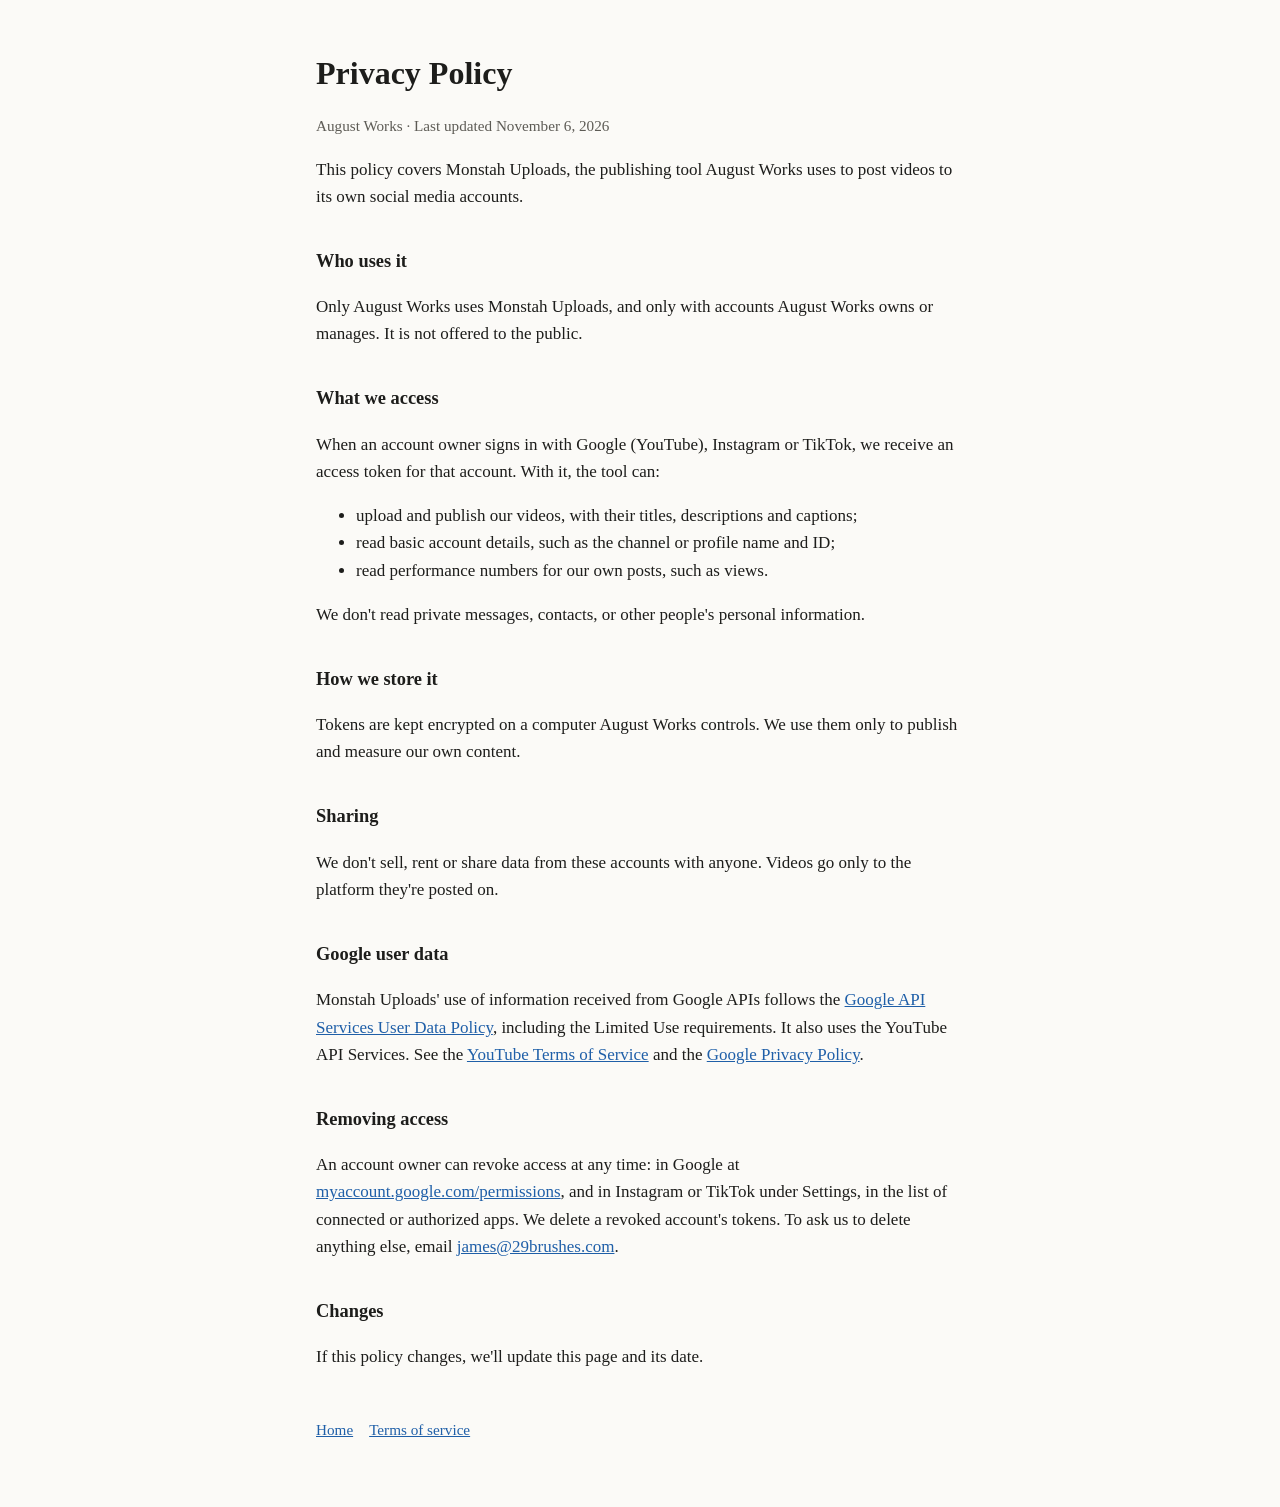
==== privacy.html @ f14032f2 "August Works site: home, privacy policy and terms for Monstah Uploads Co-Authored-By: Claude Opus 5." ====
<!doctype html>
<html lang="en">
<head>
<meta charset="utf-8">
<meta name="viewport" content="width=device-width, initial-scale=1">
<title>Privacy Policy</title>
<link rel="stylesheet" href="style.css">
</head>
<body>
<main>
<h1>Privacy Policy</h1>
<p class="muted">August Works · Last updated November 6, 2026</p>

<p>This policy covers Monstah Uploads, the publishing tool August Works uses to post videos to its own social media accounts.</p>

<h2>Who uses it</h2>
<p>Only August Works uses Monstah Uploads, and only with accounts August Works owns or manages. It is not offered to the public.</p>

<h2>What we access</h2>
<p>When an account owner signs in with Google (YouTube), Instagram or TikTok, we receive an access token for that account. With it, the tool can:</p>
<ul>
<li>upload and publish our videos, with their titles, descriptions and captions;</li>
<li>read basic account details, such as the channel or profile name and ID;</li>
<li>read performance numbers for our own posts, such as views.</li>
</ul>
<p>We don't read private messages, contacts, or other people's personal information.</p>

<h2>How we store it</h2>
<p>Tokens are kept encrypted on a computer August Works controls. We use them only to publish and measure our own content.</p>

<h2>Sharing</h2>
<p>We don't sell, rent or share data from these accounts with anyone. Videos go only to the platform they're posted on.</p>

<h2>Google user data</h2>
<p>Monstah Uploads' use of information received from Google APIs follows the <a href="https://developers.google.com/terms/api-services-user-data-policy">Google API Services User Data Policy</a>, including the Limited Use requirements. It also uses the YouTube API Services. See the <a href="https://www.youtube.com/t/terms">YouTube Terms of Service</a> and the <a href="https://policies.google.com/privacy">Google Privacy Policy</a>.</p>

<h2>Removing access</h2>
<p>An account owner can revoke access at any time: in Google at <a href="https://myaccount.google.com/permissions">myaccount.google.com/permissions</a>, and in Instagram or TikTok under Settings, in the list of connected or authorized apps. We delete a revoked account's tokens. To ask us to delete anything else, email <a href="mailto:james@29brushes.com">james@29brushes.com</a>.</p>

<h2>Changes</h2>
<p>If this policy changes, we'll update this page and its date.</p>

<nav><a href="index.html">Home</a><a href="terms.html">Terms of service</a></nav>
</main>
</body>
</html>
---- style.css ----
:root { --bg: #fbfaf7; --fg: #1d1d1b; --muted: #5d5b55; --link: #1f5fa8; }
@media (prefers-color-scheme: dark) { :root { --bg: #151514; --fg: #ecebe6; --muted: #a8a59c; --link: #8ab8ec; } }
* { box-sizing: border-box; }
body { margin: 0; background: var(--bg); color: var(--fg); font: 17px/1.6 Georgia, "Times New Roman", serif; }
main { max-width: 680px; margin: 0 auto; padding: 48px 16px 64px; }
h1 { font-size: 2rem; margin: 0 0 4px; }
h2 { font-size: 1.15rem; margin: 2em 0 0.4em; }
p, li { color: var(--fg); }
.muted { color: var(--muted); font-size: 0.95rem; }
a { color: var(--link); }
nav { margin-top: 48px; font-size: 0.95rem; }
nav a { margin-right: 16px; }
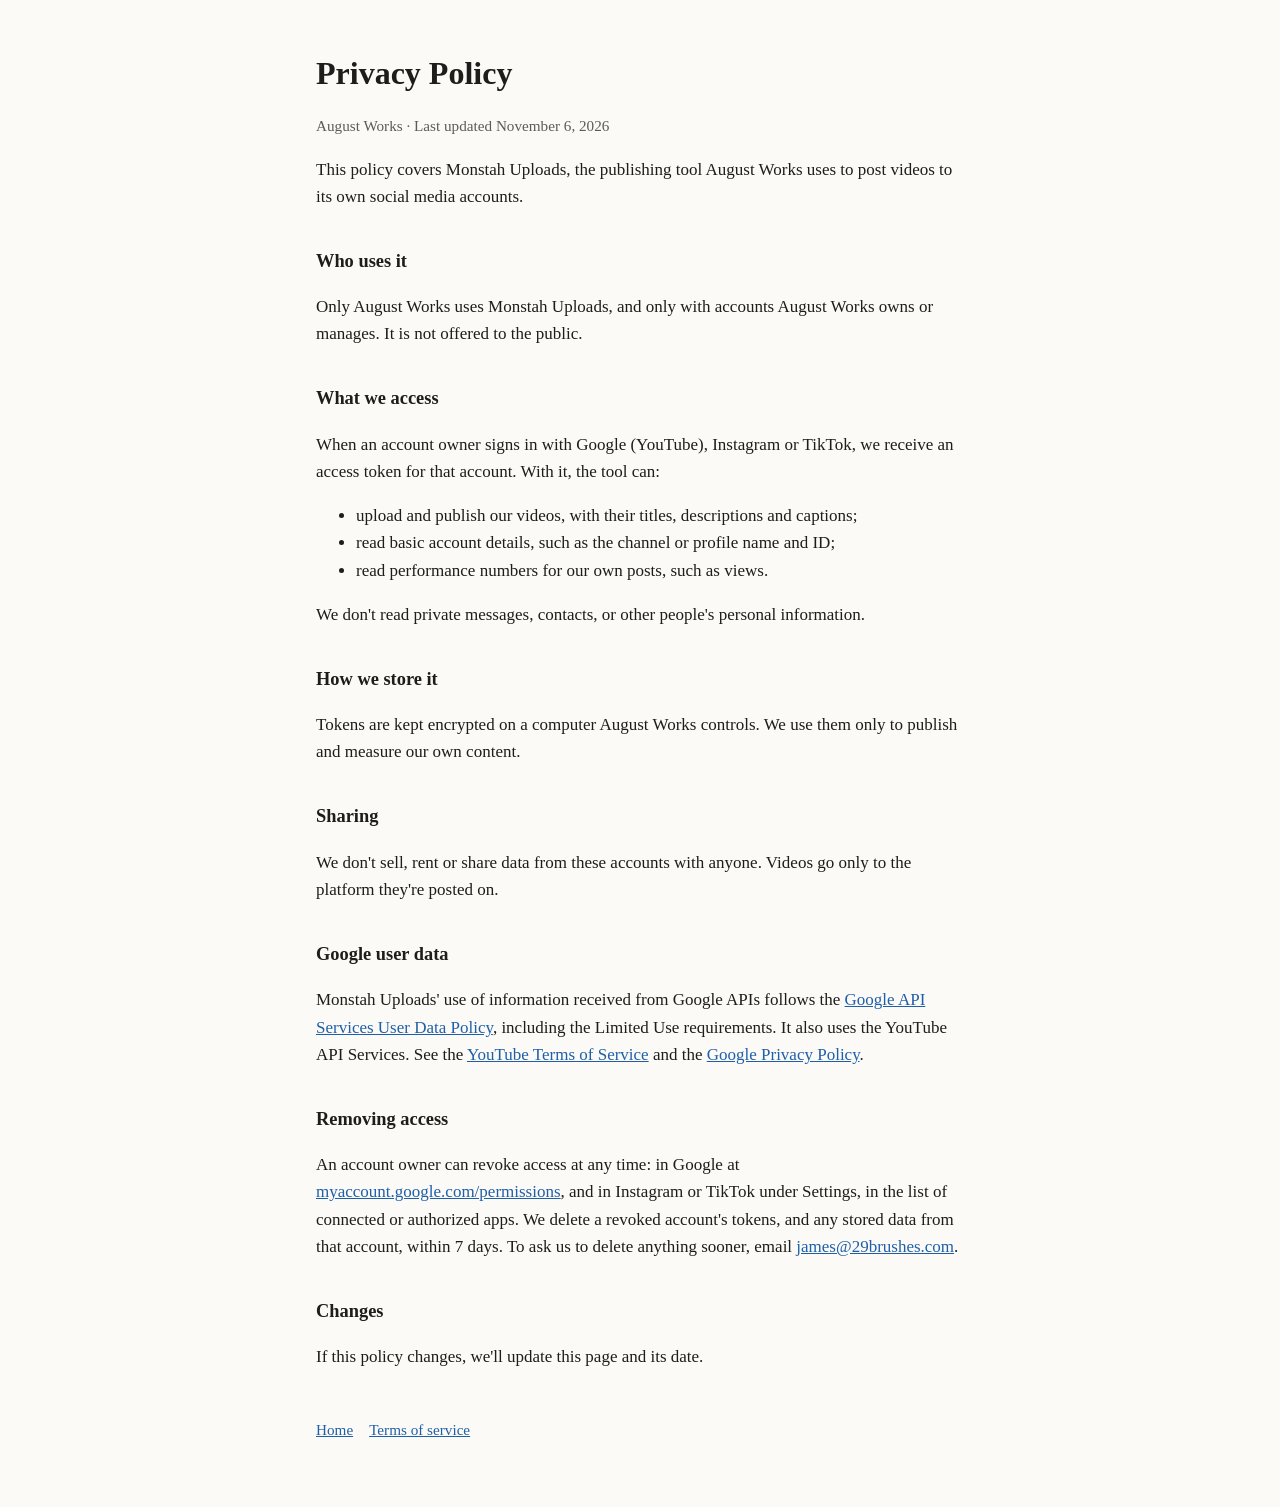
==== commit ccc2db35: "Home page names YouTube API Services; privacy sets a 7-day deletion window Co-Authored-By: Claude Op" ====
--- a/privacy.html
+++ b/privacy.html
@@ -35,7 +35,7 @@
 <p>Monstah Uploads' use of information received from Google APIs follows the <a href="https://developers.google.com/terms/api-services-user-data-policy">Google API Services User Data Policy</a>, including the Limited Use requirements. It also uses the YouTube API Services. See the <a href="https://www.youtube.com/t/terms">YouTube Terms of Service</a> and the <a href="https://policies.google.com/privacy">Google Privacy Policy</a>.</p>
 
 <h2>Removing access</h2>
-<p>An account owner can revoke access at any time: in Google at <a href="https://myaccount.google.com/permissions">myaccount.google.com/permissions</a>, and in Instagram or TikTok under Settings, in the list of connected or authorized apps. We delete a revoked account's tokens. To ask us to delete anything else, email <a href="mailto:james@29brushes.com">james@29brushes.com</a>.</p>
+<p>An account owner can revoke access at any time: in Google at <a href="https://myaccount.google.com/permissions">myaccount.google.com/permissions</a>, and in Instagram or TikTok under Settings, in the list of connected or authorized apps. We delete a revoked account's tokens, and any stored data from that account, within 7 days. To ask us to delete anything sooner, email <a href="mailto:james@29brushes.com">james@29brushes.com</a>.</p>
 
 <h2>Changes</h2>
 <p>If this policy changes, we'll update this page and its date.</p>
